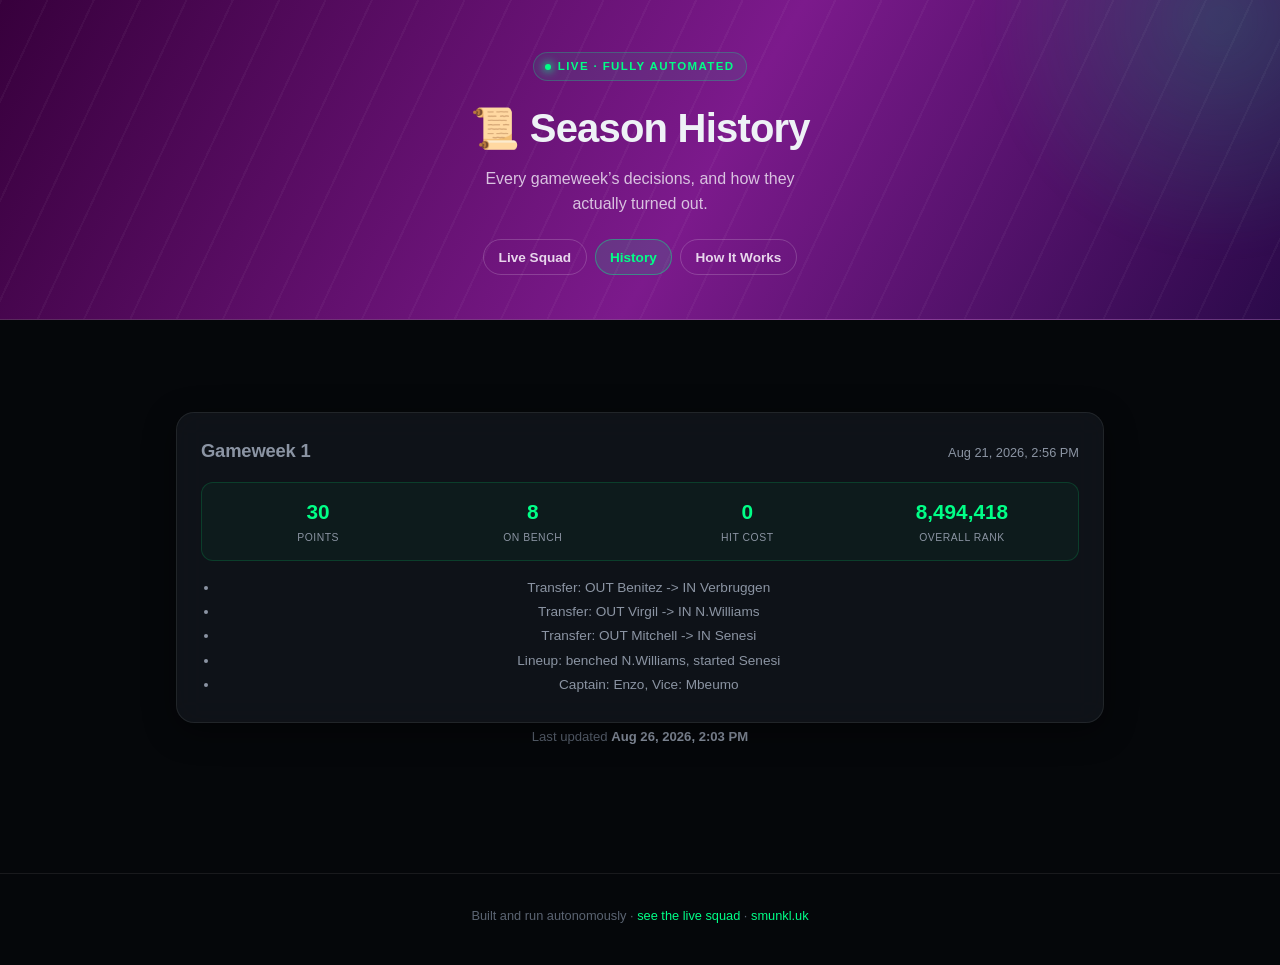
==== history.html @ 85eb497d "Add history.html: full season feed of decisions plus real outcomes Reads history.json - every gamewe" ====
<!DOCTYPE html>
<html lang="en">
<head>
<meta charset="UTF-8">
<meta name="viewport" content="width=device-width, initial-scale=1.0">
<title>FPL Auto-Manager - History</title>
<link rel="stylesheet" href="style.css?v=4">
</head>
<body>

<header>
  <div class="eyebrow"><span class="dot"></span> Live &middot; Fully Automated</div>
  <h1>&#128220; Season History</h1>
  <p>Every gameweek&#8217;s decisions, and how they actually turned out.</p>
  <nav class="sitenav">
    <a href="index.html">Live Squad</a>
    <a href="history.html" class="active">History</a>
    <a href="strategy.html">How It Works</a>
  </nav>
</header>

<main>
  <div id="feed" class="loading"><div class="spinner"></div>Loading season history&hellip;</div>
</main>

<footer>
  Built and run autonomously &middot; <a href="index.html">see the live squad</a> &middot;
  <a href="https://smunkl.uk">smunkl.uk</a>
</footer>

<script>
async function load() {
  const el = document.getElementById('feed');
  try {
    const res = await fetch('history.json', { cache: 'no-store' });
    if (!res.ok) throw new Error('history.json not found yet');
    const data = await res.json();
    render(data);
  } catch (err) {
    el.innerHTML = '<div class="error">No history published yet. Check back after the first gameweek.</div>';
    console.error(err);
  }
}

function fmtDate(iso) {
  if (!iso) return '—';
  const d = new Date(iso);
  return d.toLocaleString(undefined, { dateStyle: 'medium', timeStyle: 'short' });
}

function gwCard(gw) {
  const played = gw.actual_points !== undefined && gw.actual_points !== null;
  const actionsHtml = (gw.actions || []).length
    ? `<ul>${gw.actions.map(d =>
        d.startsWith('- ') ? `<li>${d.replace(/^- /, '')}</li>`
        : `<li class="rationale">${d.trim()}</li>`
      ).join('')}</ul>`
    : '<p class="no-activity">No changes made this gameweek.</p>';

  const outcome = played ? `
    <div class="gw-outcome">
      <div class="gw-stat"><div class="gw-stat-value">${gw.actual_points}</div><div class="gw-stat-label">Points</div></div>
      <div class="gw-stat"><div class="gw-stat-value">${gw.points_on_bench ?? '-'}</div><div class="gw-stat-label">On bench</div></div>
      <div class="gw-stat"><div class="gw-stat-value">${gw.hit_cost ? '&minus;' + gw.hit_cost : '0'}</div><div class="gw-stat-label">Hit cost</div></div>
      <div class="gw-stat"><div class="gw-stat-value">${gw.overall_rank ? gw.overall_rank.toLocaleString() : '-'}</div><div class="gw-stat-label">Overall rank</div></div>
    </div>
  ` : '<p class="no-activity">Not played yet.</p>';

  return `
    <div class="gw-card">
      <div class="gw-card-header">
        <div class="gw-card-title">Gameweek ${gw.gw}</div>
        <div class="gw-card-date">${fmtDate(gw.date)}</div>
      </div>
      ${outcome}
      ${actionsHtml}
    </div>
  `;
}

function render(data) {
  const el = document.getElementById('feed');
  const gws = (data.gameweeks || []).slice().sort((a, b) => b.gw - a.gw);
  if (!gws.length) {
    el.innerHTML = '<div class="error">No gameweeks recorded yet.</div>';
    return;
  }
  el.innerHTML = `
    <div class="gw-feed">${gws.map(gwCard).join('')}</div>
    <p class="footnote">Last updated <strong>${fmtDate(data.last_updated)}</strong></p>
  `;
}

load();
</script>

</body>
</html>
---- style.css ----
:root {
  --bg: #05070a;
  --bg2: #0a0e14;
  --panel: rgba(22, 27, 34, 0.6);
  --panel-solid: #12161d;
  --border: rgba(255, 255, 255, 0.08);
  --border-hi: rgba(255, 255, 255, 0.16);
  --text: #eef2f6;
  --muted: #8b94a3;
  --muted2: #5b6472;
  --purple: #37003c;
  --purple2: #7c1a8c;
  --green: #00ff87;
  --green-dim: #04b366;
  --pitch: #0d3b21;
  --pitch2: #0f4d2a;
  --shadow: 0 8px 32px rgba(0,0,0,0.45);
}
* { box-sizing: border-box; }
html { scroll-behavior: smooth; }
body {
  margin: 0;
  font-family: -apple-system, BlinkMacSystemFont, "Segoe UI", Inter, Roboto, sans-serif;
  background:
    radial-gradient(1200px 600px at 15% -10%, rgba(124,26,140,0.25), transparent 60%),
    radial-gradient(900px 500px at 100% 0%, rgba(0,255,135,0.06), transparent 55%),
    var(--bg);
  color: var(--text);
  line-height: 1.55;
  -webkit-font-smoothing: antialiased;
}
header {
  position: relative;
  overflow: hidden;
  background: linear-gradient(120deg, var(--purple) 0%, var(--purple2) 55%, #2b0a4a 100%);
  padding: 3.25rem 1.5rem 2.75rem;
  text-align: center;
  border-bottom: 1px solid var(--border-hi);
}
header::before {
  content: "";
  position: absolute;
  inset: 0;
  background-image:
    repeating-linear-gradient(115deg, rgba(255,255,255,0.035) 0 2px, transparent 2px 42px);
  pointer-events: none;
}
header::after {
  content: "";
  position: absolute;
  width: 480px;
  height: 480px;
  right: -180px;
  top: -220px;
  background: radial-gradient(circle, rgba(0,255,135,0.18), transparent 70%);
  filter: blur(10px);
  pointer-events: none;
}
.eyebrow {
  position: relative;
  display: inline-flex;
  align-items: center;
  gap: 0.4rem;
  font-size: 0.72rem;
  font-weight: 700;
  letter-spacing: 0.12em;
  text-transform: uppercase;
  color: var(--green);
  background: rgba(0, 255, 135, 0.08);
  border: 1px solid rgba(0, 255, 135, 0.25);
  padding: 0.3rem 0.7rem;
  border-radius: 999px;
  margin-bottom: 1rem;
}
.eyebrow .dot {
  width: 6px;
  height: 6px;
  border-radius: 50%;
  background: var(--green);
  box-shadow: 0 0 8px 2px rgba(0,255,135,0.7);
  animation: pulse 2s ease-in-out infinite;
}
@keyframes pulse {
  0%, 100% { opacity: 1; transform: scale(1); }
  50% { opacity: 0.5; transform: scale(0.7); }
}
header h1 {
  position: relative;
  margin: 0 0 0.5rem;
  font-size: clamp(1.8rem, 4vw, 2.5rem);
  font-weight: 800;
  letter-spacing: -0.02em;
}
header p {
  position: relative;
  margin: 0;
  color: #d9c2e0;
  font-size: 1rem;
  max-width: 40ch;
  margin: 0 auto;
}
nav.sitenav {
  position: relative;
  display: flex;
  justify-content: center;
  gap: 0.5rem;
  margin-top: 1.4rem;
}
nav.sitenav a {
  color: #e8d6ec;
  text-decoration: none;
  font-size: 0.85rem;
  font-weight: 600;
  padding: 0.4rem 0.9rem;
  border-radius: 999px;
  border: 1px solid rgba(255,255,255,0.18);
  transition: background 0.15s ease, color 0.15s ease;
}
nav.sitenav a:hover,
nav.sitenav a.active {
  background: rgba(0,255,135,0.12);
  border-color: rgba(0,255,135,0.4);
  color: var(--green);
}
main {
  max-width: 1000px;
  margin: 0 auto;
  padding: 1.75rem 1.25rem 2rem;
}
.meta-row {
  display: grid;
  grid-template-columns: repeat(auto-fit, minmax(150px, 1fr));
  gap: 0.85rem;
  margin: -2.5rem 0 1.75rem;
  position: relative;
  z-index: 2;
}
.meta-card {
  background: var(--panel);
  backdrop-filter: blur(16px) saturate(140%);
  -webkit-backdrop-filter: blur(16px) saturate(140%);
  border: 1px solid var(--border);
  border-radius: 14px;
  padding: 1rem 1.1rem;
  box-shadow: var(--shadow);
  transition: transform 0.18s ease, border-color 0.18s ease;
}
.meta-card:hover {
  transform: translateY(-2px);
  border-color: var(--border-hi);
}
.meta-card .label {
  color: var(--muted);
  font-size: 0.68rem;
  font-weight: 600;
  text-transform: uppercase;
  letter-spacing: 0.07em;
}
.meta-card .value {
  font-size: 1.35rem;
  font-weight: 750;
  margin-top: 0.25rem;
  letter-spacing: -0.01em;
}
.meta-card.mode .value {
  font-size: 0.95rem;
  font-weight: 650;
  color: var(--green);
}
.meta-card.pts .value { color: var(--green); }

section {
  background: var(--panel);
  backdrop-filter: blur(16px) saturate(140%);
  -webkit-backdrop-filter: blur(16px) saturate(140%);
  border: 1px solid var(--border);
  border-radius: 18px;
  padding: 1.5rem;
  margin-bottom: 1.5rem;
  box-shadow: var(--shadow);
}
section h2 {
  margin: 0 0 1.1rem;
  font-size: 1.05rem;
  font-weight: 700;
  display: flex;
  align-items: center;
  gap: 0.5rem;
  letter-spacing: -0.01em;
}
section h2 .icon { font-size: 1.05rem; }

.pitch {
  position: relative;
  background:
    radial-gradient(ellipse at 50% -10%, rgba(255,255,255,0.05), transparent 55%),
    repeating-linear-gradient(to bottom, var(--pitch2) 0, var(--pitch2) 54px, var(--pitch) 54px, var(--pitch) 108px);
  border: 1px solid rgba(255,255,255,0.08);
  border-radius: 14px;
  padding: 1.75rem 0.75rem;
  display: flex;
  flex-direction: column;
  gap: 1.1rem;
  box-shadow: inset 0 0 60px rgba(0,0,0,0.35);
}
.pitch::before {
  content: "";
  position: absolute;
  inset: 10px;
  border: 1px solid rgba(255,255,255,0.12);
  border-radius: 8px;
  pointer-events: none;
}
.pitch-row {
  display: flex;
  justify-content: center;
  gap: 0.65rem;
  flex-wrap: wrap;
  position: relative;
}
.player-chip {
  background: rgba(8, 10, 14, 0.82);
  border: 1px solid rgba(255,255,255,0.14);
  border-top: 2px solid var(--chip-accent, rgba(255,255,255,0.3));
  border-radius: 10px;
  padding: 0.55rem 0.65rem 0.5rem;
  text-align: center;
  min-width: 88px;
  font-size: 0.78rem;
  box-shadow: 0 4px 14px rgba(0,0,0,0.35);
  transition: transform 0.15s ease, box-shadow 0.15s ease;
}
.player-chip:hover {
  transform: translateY(-3px);
  box-shadow: 0 8px 20px rgba(0,0,0,0.5);
}
.player-chip .name {
  font-weight: 700;
  white-space: nowrap;
  letter-spacing: -0.01em;
}
.player-chip .sub {
  color: var(--muted);
  font-size: 0.68rem;
  margin-top: 0.1rem;
}
.player-chip .pts {
  color: var(--green);
  font-weight: 700;
  margin-top: 0.3rem;
  font-size: 0.82rem;
}
.badge {
  display: inline-block;
  font-size: 0.6rem;
  font-weight: 800;
  background: var(--green);
  color: #04321a;
  border-radius: 4px;
  padding: 0.05rem 0.32rem;
  margin-left: 0.3rem;
  vertical-align: middle;
  box-shadow: 0 0 8px rgba(0,255,135,0.4);
}
.badge.vc {
  background: transparent;
  border: 1px solid var(--green);
  color: var(--green);
  box-shadow: none;
}

.bench-header {
  display: flex;
  align-items: center;
  justify-content: space-between;
  margin-top: 1.5rem;
  margin-bottom: 0.75rem;
}
.bench-header h2 { margin: 0; }
.bench-list {
  display: flex;
  gap: 0.65rem;
  flex-wrap: wrap;
}
.bench-list .player-chip {
  background: rgba(255,255,255,0.03);
  border-color: var(--border);
  border-top-color: rgba(255,255,255,0.18);
  opacity: 0.85;
}

.activity-item {
  position: relative;
  padding: 0.15rem 0 1rem 1.35rem;
  border-left: 2px solid var(--border);
  margin-left: 0.3rem;
}
.activity-item:last-child { padding-bottom: 0; }
.activity-item::before {
  content: "";
  position: absolute;
  left: -6px;
  top: 0.3rem;
  width: 10px;
  height: 10px;
  border-radius: 50%;
  background: var(--green);
  box-shadow: 0 0 0 3px rgba(0,255,135,0.15);
}
.activity-item .header {
  font-weight: 650;
  font-size: 0.92rem;
  color: var(--text);
}
.activity-item ul {
  margin: 0.4rem 0 0;
  padding-left: 1.1rem;
  color: var(--muted);
  font-size: 0.85rem;
}
.activity-item li { margin-bottom: 0.15rem; }
.activity-item li.rationale {
  list-style: none;
  margin-left: -1.1rem;
  padding-left: 0.9rem;
  border-left: 2px solid var(--border);
  color: var(--muted2);
  font-size: 0.78rem;
  font-style: italic;
}
.no-activity {
  color: var(--muted2);
  font-size: 0.9rem;
  padding: 0.5rem 0;
}

.footnote {
  text-align: center;
  color: var(--muted2);
  font-size: 0.82rem;
  margin-top: 0.25rem;
}
.footnote strong { color: var(--muted); font-weight: 600; }
.footnote a { color: var(--green); text-decoration: none; font-weight: 600; }
.footnote a:hover { text-decoration: underline; }

footer {
  text-align: center;
  color: var(--muted2);
  font-size: 0.8rem;
  padding: 2rem 1.5rem 2.5rem;
  border-top: 1px solid var(--border);
  margin-top: 1rem;
}
footer a { color: var(--green); text-decoration: none; }
footer a:hover { text-decoration: underline; }

.loading, .error {
  text-align: center;
  color: var(--muted);
  padding: 4rem 1rem;
  font-size: 0.95rem;
}
.spinner {
  width: 28px;
  height: 28px;
  margin: 0 auto 1rem;
  border-radius: 50%;
  border: 3px solid rgba(255,255,255,0.1);
  border-top-color: var(--green);
  animation: spin 0.8s linear infinite;
}
@keyframes spin { to { transform: rotate(360deg); } }

#app { animation: fadein 0.4s ease; }
@keyframes fadein {
  from { opacity: 0; transform: translateY(6px); }
  to { opacity: 1; transform: translateY(0); }
}

/* --- Prose / strategy-page specific --- */
.prose p {
  color: #ccd3db;
  font-size: 0.94rem;
  margin: 0 0 0.9rem;
}
.prose p:last-child { margin-bottom: 0; }
.prose strong { color: var(--text); }
code {
  font-family: ui-monospace, SFMono-Regular, Menlo, monospace;
  background: rgba(0,255,135,0.08);
  color: var(--green);
  border-radius: 4px;
  padding: 0.05rem 0.35rem;
  font-size: 0.85em;
}
.signal-grid {
  display: grid;
  grid-template-columns: repeat(auto-fit, minmax(220px, 1fr));
  gap: 0.85rem;
  margin-top: 1rem;
}
.signal-card {
  background: rgba(255,255,255,0.03);
  border: 1px solid var(--border);
  border-radius: 12px;
  padding: 0.9rem 1rem;
}
.signal-card .signal-title {
  font-weight: 700;
  font-size: 0.88rem;
  display: flex;
  align-items: center;
  gap: 0.4rem;
  margin-bottom: 0.35rem;
}
.signal-card p {
  color: var(--muted);
  font-size: 0.82rem;
  margin: 0;
}
.callout {
  background: rgba(0,255,135,0.05);
  border: 1px solid rgba(0,255,135,0.2);
  border-radius: 12px;
  padding: 1rem 1.1rem;
  margin-top: 1.25rem;
  font-size: 0.88rem;
  color: #d3f5e6;
}
.callout strong { color: var(--green); }

.proposed-transfer {
  background: rgba(255,255,255,0.03);
  border: 1px solid var(--border);
  border-radius: 12px;
  padding: 1rem 1.1rem;
  margin-bottom: 0.85rem;
}
.proposed-transfer-arrow {
  font-weight: 700;
  font-size: 1rem;
  margin-bottom: 0.75rem;
}
.proposed-transfer-arrow .arrow { color: var(--green); }
.rationale-grid {
  display: grid;
  grid-template-columns: 1fr 1fr;
  gap: 0.75rem;
}
@media (max-width: 560px) {
  .rationale-grid { grid-template-columns: 1fr; }
}
.rationale-player {
  background: rgba(0,0,0,0.2);
  border-radius: 8px;
  padding: 0.6rem 0.75rem;
}
.rationale-player-label {
  font-size: 0.65rem;
  font-weight: 800;
  letter-spacing: 0.06em;
  color: var(--muted2);
  text-transform: uppercase;
}
.rationale-player-name {
  font-weight: 700;
  font-size: 0.92rem;
  margin: 0.15rem 0 0.35rem;
}
.rationale-player-name .sub { color: var(--muted); font-weight: 500; font-size: 0.8rem; }
.rationale-stats {
  color: var(--muted);
  font-size: 0.78rem;
  line-height: 1.6;
}
.rationale-stats strong { color: var(--green); }
.alternatives {
  margin-top: 0.6rem;
  padding-top: 0.6rem;
  border-top: 1px dashed var(--border);
  color: var(--muted2);
  font-size: 0.78rem;
  font-style: italic;
}
.proposed-captaincy {
  background: rgba(0,255,135,0.05);
  border: 1px solid rgba(0,255,135,0.15);
  border-radius: 10px;
  padding: 0.75rem 1rem;
  font-size: 0.88rem;
  color: #d3f5e6;
  margin-top: 0.5rem;
}
.proposed-captaincy strong { color: var(--green); }

.gw-feed {
  display: flex;
  flex-direction: column;
  gap: 1.25rem;
}
.gw-card {
  background: var(--panel);
  backdrop-filter: blur(16px) saturate(140%);
  -webkit-backdrop-filter: blur(16px) saturate(140%);
  border: 1px solid var(--border);
  border-radius: 18px;
  padding: 1.5rem;
  box-shadow: var(--shadow);
}
.gw-card-header {
  display: flex;
  align-items: baseline;
  justify-content: space-between;
  margin-bottom: 1rem;
  flex-wrap: wrap;
  gap: 0.4rem;
}
.gw-card-title {
  font-size: 1.15rem;
  font-weight: 800;
  letter-spacing: -0.01em;
}
.gw-card-date {
  color: var(--muted);
  font-size: 0.8rem;
}
.gw-outcome {
  display: grid;
  grid-template-columns: repeat(4, 1fr);
  gap: 0.6rem;
  background: rgba(0,255,135,0.04);
  border: 1px solid rgba(0,255,135,0.15);
  border-radius: 12px;
  padding: 0.85rem;
  margin-bottom: 1rem;
}
.gw-stat { text-align: center; }
.gw-stat-value {
  font-size: 1.3rem;
  font-weight: 800;
  color: var(--green);
}
.gw-stat-label {
  font-size: 0.65rem;
  color: var(--muted);
  text-transform: uppercase;
  letter-spacing: 0.05em;
  margin-top: 0.1rem;
}
.gw-card ul {
  margin: 0;
  padding-left: 1.1rem;
  color: var(--muted);
  font-size: 0.85rem;
}
.gw-card li { margin-bottom: 0.2rem; }
.gw-card li.rationale {
  list-style: none;
  margin-left: -1.1rem;
  padding-left: 0.9rem;
  border-left: 2px solid var(--border);
  color: var(--muted2);
  font-size: 0.78rem;
  font-style: italic;
}
@media (max-width: 480px) {
  .gw-outcome { grid-template-columns: repeat(2, 1fr); }
}

.changelog-item {
  position: relative;
  padding: 0.1rem 0 1.25rem 1.5rem;
  border-left: 2px solid var(--border);
  margin-left: 0.35rem;
}
.changelog-item:last-child { padding-bottom: 0; }
.changelog-item::before {
  content: "";
  position: absolute;
  left: -7px;
  top: 0.15rem;
  width: 12px;
  height: 12px;
  border-radius: 50%;
  background: var(--panel-solid);
  border: 2px solid var(--green);
}
.changelog-date {
  color: var(--green);
  font-size: 0.72rem;
  font-weight: 700;
  text-transform: uppercase;
  letter-spacing: 0.05em;
}
.changelog-title {
  font-weight: 700;
  font-size: 0.95rem;
  margin: 0.2rem 0 0.3rem;
}
.changelog-desc {
  color: var(--muted);
  font-size: 0.86rem;
  margin: 0;
}

@media (max-width: 520px) {
  .meta-row { margin-top: -2rem; }
  section { padding: 1.15rem; }
  .player-chip { min-width: 76px; font-size: 0.72rem; padding: 0.45rem 0.5rem; }
}
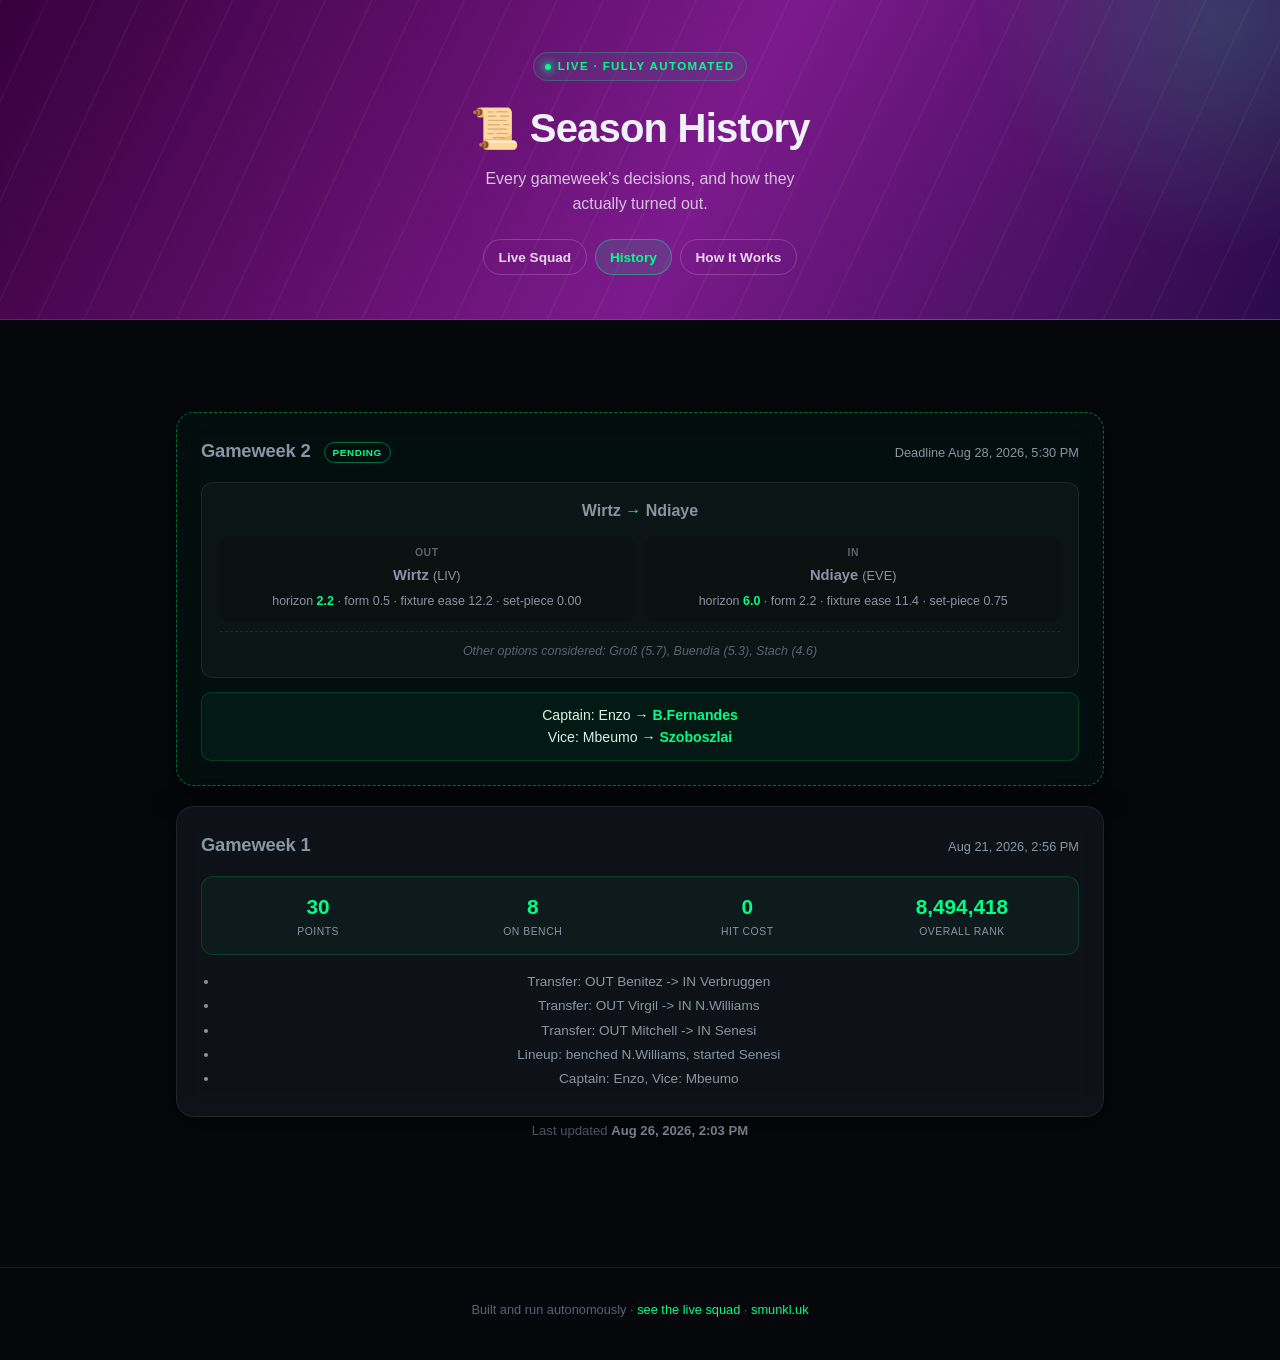
==== commit 5c0cfdde: "Fold the pending proposal into the history feed itself Positions "what's proposed for the next gamew" ====
--- a/history.html
+++ b/history.html
@@ -4,7 +4,7 @@
 <meta charset="UTF-8">
 <meta name="viewport" content="width=device-width, initial-scale=1.0">
 <title>FPL Auto-Manager - History</title>
-<link rel="stylesheet" href="style.css?v=4">
+<link rel="stylesheet" href="style.css?v=5">
 </head>
 <body>
 
@@ -35,7 +35,12 @@
     const res = await fetch('history.json', { cache: 'no-store' });
     if (!res.ok) throw new Error('history.json not found yet');
     const data = await res.json();
-    render(data);
+    let proposed = null;
+    try {
+      const pres = await fetch('proposed.json', { cache: 'no-store' });
+      if (pres.ok) proposed = await pres.json();
+    } catch (e) { /* proposed.json is optional */ }
+    render(data, proposed);
   } catch (err) {
     el.innerHTML = '<div class="error">No history published yet. Check back after the first gameweek.</div>';
     console.error(err);
@@ -78,15 +83,71 @@
   `;
 }
 
-function render(data) {
+function playerRationale(label, p) {
+  return `<div class="rationale-player">
+    <div class="rationale-player-label">${label}</div>
+    <div class="rationale-player-name">${p.name} <span class="sub">(${p.team})</span></div>
+    <div class="rationale-stats">
+      horizon <strong>${p.horizon.toFixed(1)}</strong> &middot;
+      form ${p.form.toFixed(1)} &middot;
+      fixture ease ${p.fixture_ease.toFixed(1)} &middot;
+      set-piece ${p.set_piece_bonus.toFixed(2)}
+    </div>
+  </div>`;
+}
+
+function pendingCard(proposed) {
+  // The proposal made *during* the last finished gameweek, for the one
+  // coming up - sits at the top of the feed (newest position) since
+  // that's chronologically where it belongs, but reads as "here's what
+  // we're planning heading out of gameweek N-1" rather than a floating
+  // disconnected preview.
+  const body = !proposed.has_changes
+    ? '<p class="no-activity">No changes currently proposed &mdash; current squad already looks optimal.</p>'
+    : `
+      ${(proposed.transfers || []).map(t => `
+        <div class="proposed-transfer">
+          <div class="proposed-transfer-arrow">${t.out.name} <span class="arrow">&rarr;</span> ${t.in.name}</div>
+          <div class="rationale-grid">
+            ${playerRationale('OUT', t.out)}
+            ${playerRationale('IN', t.in)}
+          </div>
+          ${t.alternatives && t.alternatives.length ? `<div class="alternatives">Other options considered: ${
+            t.alternatives.map(a => `${a.name} (${a.horizon.toFixed(1)})`).join(', ')
+          }</div>` : ''}
+        </div>
+      `).join('')}
+      ${(proposed.captain_change || proposed.vice_change) ? `
+        <div class="proposed-captaincy">
+          ${proposed.captain_change ? `<div>Captain: ${proposed.captain_change.from} &rarr; <strong>${proposed.captain_change.to}</strong></div>` : ''}
+          ${proposed.vice_change ? `<div>Vice: ${proposed.vice_change.from} &rarr; <strong>${proposed.vice_change.to}</strong></div>` : ''}
+        </div>` : ''}
+      ${proposed.hits_taken ? `<div class="callout" style="margin-top:0.75rem">Takes a &minus;${4 * proposed.hits_taken} point hit</div>` : ''}
+    `;
+
+  return `
+    <div class="gw-card gw-card-pending">
+      <div class="gw-card-header">
+        <div class="gw-card-title">Gameweek ${proposed.gameweek} <span class="pending-badge">PENDING</span></div>
+        <div class="gw-card-date">Deadline ${fmtDate(proposed.deadline)}</div>
+      </div>
+      ${body}
+    </div>
+  `;
+}
+
+function render(data, proposed) {
   const el = document.getElementById('feed');
   const gws = (data.gameweeks || []).slice().sort((a, b) => b.gw - a.gw);
-  if (!gws.length) {
+  if (!gws.length && !proposed) {
     el.innerHTML = '<div class="error">No gameweeks recorded yet.</div>';
     return;
   }
+  const playedGwNumbers = new Set(gws.map(g => g.gw));
+  const showPending = proposed && !playedGwNumbers.has(proposed.gameweek);
+  const cards = (showPending ? [pendingCard(proposed)] : []).concat(gws.map(gwCard));
   el.innerHTML = `
-    <div class="gw-feed">${gws.map(gwCard).join('')}</div>
+    <div class="gw-feed">${cards.join('')}</div>
     <p class="footnote">Last updated <strong>${fmtDate(data.last_updated)}</strong></p>
   `;
 }
--- a/style.css
+++ b/style.css
@@ -567,6 +567,22 @@
 @media (max-width: 480px) {
   .gw-outcome { grid-template-columns: repeat(2, 1fr); }
 }
+.gw-card-pending {
+  border: 1px dashed rgba(0,255,135,0.4);
+  background: rgba(0,255,135,0.03);
+}
+.pending-badge {
+  display: inline-block;
+  font-size: 0.62rem;
+  font-weight: 800;
+  letter-spacing: 0.06em;
+  color: var(--green);
+  border: 1px solid rgba(0,255,135,0.4);
+  border-radius: 999px;
+  padding: 0.1rem 0.5rem;
+  margin-left: 0.5rem;
+  vertical-align: middle;
+}
 
 .changelog-item {
   position: relative;
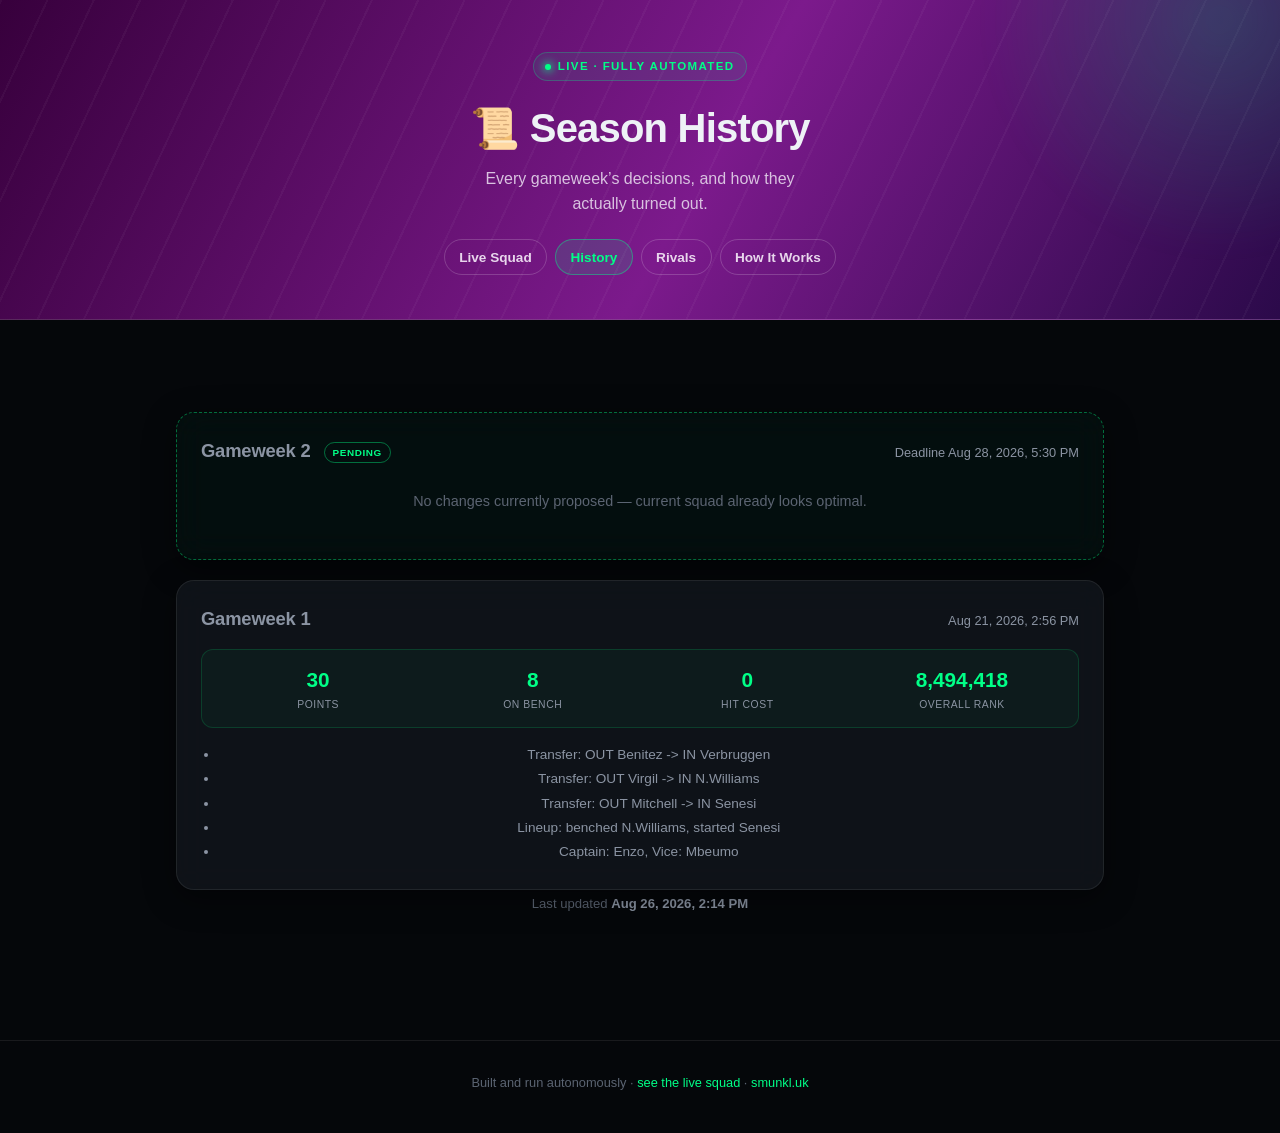
==== commit 2b73314a: "Add rivals.html: mini-league standings and squads Reads rivals.json - your rank and points alongside" ====
--- a/history.html
+++ b/history.html
@@ -4,7 +4,7 @@
 <meta charset="UTF-8">
 <meta name="viewport" content="width=device-width, initial-scale=1.0">
 <title>FPL Auto-Manager - History</title>
-<link rel="stylesheet" href="style.css?v=5">
+<link rel="stylesheet" href="style.css?v=6">
 </head>
 <body>
 
@@ -15,6 +15,7 @@
   <nav class="sitenav">
     <a href="index.html">Live Squad</a>
     <a href="history.html" class="active">History</a>
+    <a href="rivals.html">Rivals</a>
     <a href="strategy.html">How It Works</a>
   </nav>
 </header>
--- a/style.css
+++ b/style.css
@@ -584,6 +584,53 @@
   vertical-align: middle;
 }
 
+.rival-list {
+  display: flex;
+  flex-direction: column;
+  gap: 0.75rem;
+}
+.rival-entry {
+  display: grid;
+  grid-template-columns: 2.5rem 1fr auto;
+  grid-template-areas: "rank identity points" "squad squad squad";
+  gap: 0.25rem 0.85rem;
+  background: rgba(255,255,255,0.03);
+  border: 1px solid var(--border);
+  border-radius: 12px;
+  padding: 0.85rem 1rem;
+}
+.rival-entry.is-me {
+  background: rgba(0,255,135,0.05);
+  border-color: rgba(0,255,135,0.3);
+}
+.rival-rank {
+  grid-area: rank;
+  font-size: 1.3rem;
+  font-weight: 800;
+  color: var(--muted);
+  align-self: center;
+}
+.rival-entry.is-me .rival-rank { color: var(--green); }
+.rival-identity { grid-area: identity; align-self: center; }
+.rival-team { font-weight: 700; font-size: 0.95rem; }
+.rival-manager { color: var(--muted); font-size: 0.78rem; }
+.rival-points { grid-area: points; text-align: right; align-self: center; }
+.rival-total { font-weight: 800; font-size: 1.1rem; color: var(--green); }
+.rival-gw { color: var(--muted); font-size: 0.72rem; }
+.rival-squad {
+  grid-area: squad;
+  margin-top: 0.5rem;
+  padding-top: 0.6rem;
+  border-top: 1px dashed var(--border);
+}
+.rival-captain { font-size: 0.82rem; color: var(--text); margin-bottom: 0.3rem; }
+.rival-captain strong { color: var(--green); }
+.rival-xi { font-size: 0.78rem; color: var(--muted); line-height: 1.6; }
+@media (max-width: 480px) {
+  .rival-entry { grid-template-columns: 2rem 1fr; grid-template-areas: "rank identity" "points points" "squad squad"; }
+  .rival-points { text-align: left; margin-top: 0.3rem; }
+}
+
 .changelog-item {
   position: relative;
   padding: 0.1rem 0 1.25rem 1.5rem;
